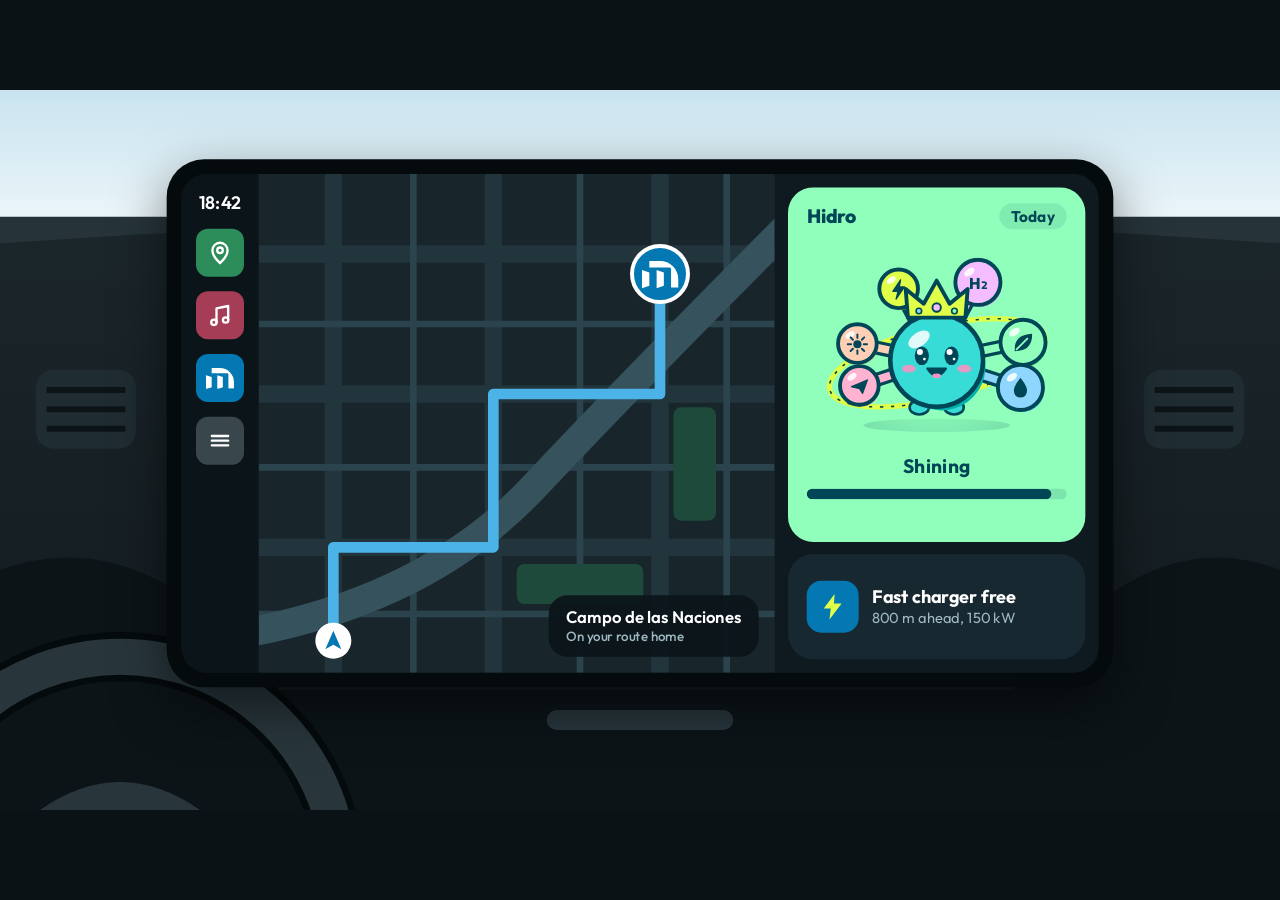
==== car.html @ 380b6263 "Redesign Hidro: passive QR flow, tidy Plaza, station screen, car widget and films - Phone: the two c" ====
<!doctype html>
<html lang="en">
<head>
<meta charset="utf-8">
<meta name="viewport" content="width=device-width, initial-scale=1">
<title>Hidro in the car</title>
<link rel="icon" href="data:,">
<link rel="preconnect" href="https://fonts.googleapis.com">
<link href="https://fonts.googleapis.com/css2?family=Outfit:wght@400;500;600;700;800&display=swap" rel="stylesheet">
<style>
:root{--petrol:#004656;--mint:#90FFBB;--lime:#E0FF48;--blue:#0478B2}
*{box-sizing:border-box;margin:0;padding:0}
html,body{height:100%;overflow:hidden;background:#0A1216;font-family:Outfit,"Century Gothic",Helvetica,Arial,sans-serif;-webkit-font-smoothing:antialiased;color:#fff}
svg{display:block}.hidro{overflow:visible}
#fit{position:absolute;left:0;top:0;width:1920px;height:1080px;transform-origin:0 0;overflow:hidden;background:linear-gradient(180deg,#C9E4EF 0,#EAF5F9 190px,#1B262B 190px,#12191D 100%)}
.dash{position:absolute;inset:0}
.disp{position:absolute;left:250px;top:104px;width:1420px;height:792px;border-radius:56px;background:#050A0C;padding:22px;box-shadow:0 30px 80px rgba(0,0,0,.5)}
.ui{position:relative;width:100%;height:100%;border-radius:38px;overflow:hidden;background:#0E1A20;display:flex}
.dock{width:116px;background:#0A1419;display:flex;flex-direction:column;align-items:center;padding:26px 0;gap:22px;flex-shrink:0}
.dock b{font-size:27px;font-weight:600}
.dock i{width:72px;height:72px;border-radius:18px;display:grid;place-items:center}
.dock i svg{width:42px}
.map{flex:1;position:relative;overflow:hidden;background:#18262C}
.map svg{position:absolute;inset:0;width:100%;height:100%}
.eta{position:absolute;right:24px;bottom:24px;background:rgba(10,20,25,.92);border-radius:28px;padding:18px 26px;font-size:25px;font-weight:600;line-height:1.2}
.eta span{display:block;font-size:20px;font-weight:500;color:#9FB9C2;margin-top:2px}
.col{width:486px;flex-shrink:0;padding:20px;display:flex;flex-direction:column;gap:18px;background:#0E1A20}
.w{border-radius:38px;position:relative;overflow:hidden}
#hw{height:532px;background:#90FFBB;color:var(--petrol);padding:24px 28px}
#hw .hd{display:flex;justify-content:space-between;align-items:center;font-size:29px;font-weight:800}
#hw .wk{font-size:23px;font-weight:700;background:rgba(0,70,86,.1);border-radius:99px;padding:5px 18px;font-variant-numeric:tabular-nums}
#hw .st{height:326px;display:grid;place-items:center;position:relative;margin-top:4px}
#hw .st>div{position:relative;z-index:1}
#hw .st .hidro{width:348px;height:271px}
#hw .sh{position:absolute!important;z-index:0!important;bottom:26px;left:50%;width:220px;height:20px;margin-left:-110px;border-radius:50%;background:rgba(0,70,86,.16)}
#hw .ln{font-size:29px;font-weight:700;text-align:center;line-height:1.15;margin-top:8px}
#hw .bar{height:16px;border-radius:99px;background:rgba(0,70,86,.14);margin-top:18px;overflow:hidden}
#hw .bar i{display:block;height:100%;background:var(--petrol);border-radius:99px}
#nx{flex:1;background:#182830;padding:20px 28px;display:flex;align-items:center;gap:20px}
#nx i{width:78px;height:78px;border-radius:22px;background:var(--blue);display:grid;place-items:center;flex-shrink:0}
#nx i svg{width:46px}
#nx b{font-size:27px;font-weight:700;display:block;line-height:1.15}
#nx span{font-size:22px;color:#9FB9C2}
.toast{position:absolute;left:50%;top:22px;transform:translate(-50%,-180%);background:#fff;color:var(--petrol);border-radius:99px;padding:15px 34px 15px 20px;font-size:28px;font-weight:700;white-space:nowrap;display:flex;gap:16px;align-items:center;z-index:9;transition:transform .45s cubic-bezier(.2,1.2,.3,1)}
.toast.on{transform:translate(-50%,0)}
.map .toast svg{position:static;width:44px;height:44px;flex-shrink:0}
.spark{position:absolute;width:20px;height:20px;border-radius:50%;pointer-events:none;z-index:20;animation:spk 1s cubic-bezier(.1,.7,.3,1) forwards}
@keyframes spk{to{transform:translate(var(--dx),var(--dy)) scale(.2);opacity:0}}
.pulse{animation:pl 1.4s ease-out infinite;transform-box:fill-box;transform-origin:center}
@keyframes pl{from{transform:scale(.5);opacity:.9}to{transform:scale(2.2);opacity:0}}
</style>
</head>
<body>
<div id="fit">
  <svg class="dash" viewBox="0 0 1920 1080">
    <path d="M0 190 H1920 V230 Q960 160 0 230Z" fill="#26343A"/>
    <path d="M0 1080 V720 Q220 640 420 900 L1520 900 Q1720 640 1920 720 V1080Z" fill="#0C1418"/>
    <g fill="#1F2C32"><rect x="1716" y="420" width="150" height="118" rx="26"/><rect x="54" y="420" width="150" height="118" rx="26"/></g>
    <g stroke="#0C1418" stroke-width="9"><path d="M1732 450h118M1732 479h118M1732 508h118M70 450h118M70 479h118M70 508h118"/></g>
    <path d="M-150 1180 a330 330 0 0 1 660 0" fill="none" stroke="#050A0C" stroke-width="74"/><path d="M-150 1180 a330 330 0 0 1 660 0" fill="none" stroke="#28363C" stroke-width="54"/><path d="M60 1080 q120 -84 240 0z" fill="#28363C"/>
    <rect x="820" y="930" width="280" height="30" rx="15" fill="#28363C"/>
  </svg>
  <div class="disp"><div class="ui">
    <div class="dock"><b>18:42</b>
      <i style="background:#2C8C5A"><svg viewBox="0 0 24 24" fill="none" stroke="#fff" stroke-width="2" stroke-linecap="round" stroke-linejoin="round"><path d="M12 21s6.5-6 6.5-11a6.5 6.5 0 0 0-13 0c0 5 6.5 11 6.5 11z"/><circle cx="12" cy="10" r="2.4"/></svg></i>
      <i style="background:#A63D57"><svg viewBox="0 0 24 24" fill="none" stroke="#fff" stroke-width="2" stroke-linecap="round" stroke-linejoin="round"><path d="M9 18V6l10-2v12"/><circle cx="6.8" cy="18" r="2.3"/><circle cx="16.8" cy="16" r="2.3"/></svg></i>
      <i style="background:#0478B2"><svg viewBox="0 0 121 95" fill="#fff" id="mk"></svg></i>
      <i style="background:#39474D"><svg viewBox="0 0 24 24" fill="none" stroke="#fff" stroke-width="2" stroke-linecap="round"><path d="M5 8h14M5 12h14M5 16h14"/></svg></i>
    </div>
    <div class="map">
      <svg viewBox="0 0 790 748" preserveAspectRatio="xMidYMid slice">
        <g stroke="#22353D" stroke-width="26" fill="none" stroke-linecap="round"><path d="M-20 120 H820M-20 330 H820M-20 560 H820M120 -20 V770M360 -20 V770M610 -20 V770"/></g>
        <g stroke="#2B434C" stroke-width="10" fill="none"><path d="M-20 225 H820M-20 440 H820M-20 660 H820M240 -20 V770M490 -20 V770M710 -20 V770"/></g>
        <path d="M-20 690 Q260 640 420 470 T820 60" stroke="#35525D" stroke-width="44" fill="none"/>
        <rect x="395" y="585" width="190" height="60" rx="12" fill="#1D4A3A"/><rect x="630" y="350" width="64" height="170" rx="12" fill="#1D4A3A"/>
        <path id="route" d="M120 700 V560 H360 V330 H610 V196" stroke="#4BB3E7" stroke-width="16" fill="none" stroke-linecap="round" stroke-linejoin="round"/>
        <g id="pin" transform="translate(610 150)"><circle class="pulse" r="34" fill="none" stroke="#E0FF48" stroke-width="7"/><circle r="42" fill="#0478B2" stroke="#fff" stroke-width="6"/><g transform="translate(-27 -21) scale(.45)" fill="#fff" id="mk2"></g></g>
        <g id="carI"><circle r="27" fill="#fff"/><path d="M0 -15 L12 13 L0 6 L-12 13Z" fill="#0478B2"/></g>
      </svg>
      <div class="eta" id="eta">Campo de las Naciones<span>On your route home</span></div>
      <div class="toast" id="toast"><svg viewBox="0 0 48 48"><circle cx="24" cy="24" r="21" fill="#90FFBB"/><path d="M14 25l7 7 14-15" fill="none" stroke="#004656" stroke-width="5" stroke-linecap="round" stroke-linejoin="round"/></svg>Charge paid · +80</div>
    </div>
    <div class="col">
      <div class="w" id="hw"><div class="hd"><span>Hidro</span><span class="wk" id="wk">Today</span></div>
        <div class="st"><div class="sh"></div><div id="hh"></div></div>
        <div class="ln" id="ln">Shining</div><div class="bar"><i id="bar"></i></div></div>
      <div class="w" id="nx"><i><svg viewBox="0 0 24 24" fill="#E0FF48"><path d="M13.5 2L5 13.5h5.5L9.5 22 19 9.5h-6z"/></svg></i><div><b>Fast charger free</b><span>800 m ahead, 150 kW</span></div></div>
    </div>
  </div></div>
</div>
<script src="js/hidro.js"></script>
<script src="js/data.js"></script>
<script src="js/plaza.js"></script>
<script>
(function () {
  const H = HIDRO, $ = q => document.querySelector(q);
  const fit = () => { const s = Math.min(innerWidth / 1920, innerHeight / 1080); $('#fit').style.transform = `translate(${(innerWidth - 1920 * s) / 2}px,${(innerHeight - 1080 * s) / 2}px) scale(${s})`; };
  addEventListener('resize', fit); fit();
  $('#mk').innerHTML = PLAZA.MARK; $('#mk2').innerHTML = PLAZA.MARK;
  const body = { level: 5, head: 'crown', stars: false };
  const wait = ms => new Promise(r => setTimeout(r, ms));
  const route = $('#route'), L = route.getTotalLength();
  function car(u) {
    const p = route.getPointAtLength(L * u), q = route.getPointAtLength(Math.min(L, L * u + 2)), a = u >= .999 ? 0 : Math.atan2(q.y - p.y, q.x - p.x) * 180 / Math.PI + 90;
    $('#carI').setAttribute('transform', `translate(${p.x} ${p.y}) rotate(${a})`); route.style.strokeDasharray = L; route.style.strokeDashoffset = -L * u;
  }
  function paint(shine, mood) {
    $('#hh').innerHTML = H.svg({ ...body, shine, mood });
    const g = H.clamp((shine - 6) / 74);
    $('#hw').style.background = H.mix('#C2CBCE', '#90FFBB', g);
    $('#hw').style.filter = `brightness(${(.72 + .28 * g).toFixed(3)})`;
    $('#bar').style.width = Math.max(3, shine) + '%';
  }
  const set = (wk, ln) => { if (wk) $('#wk').textContent = wk; if (ln) $('#ln').textContent = ln; };
  function tween(ms, f) { return new Promise(r => H.run(ms, t => f(t * 1000 / ms), r)); }
  function reset() { paint(94, 'happy'); set('Today', 'Shining'); car(0); $('#toast').classList.remove('on'); }
  /* marks: 0 fade starts 1.1 s · arrive 6.4 s · paid 7.6 s (till sound) · Hidro 8.5 s (his sound) */
  async function play({ onPaid, onHidro } = {}) {
    reset(); await wait(1100);
    const weeks = [[1, 78, 'happy', 'Still bright'], [2, 58, 'happy', 'No green move yet'], [3, 36, 'sad', 'Getting pale'], [4, 20, 'sad', 'Fading'], [5, 7, 'sleepy', 'Wake me up']];
    let from = 94;
    for (const [w, to, mood, ln] of weeks) { set('Week ' + w, ln); const f0 = from; await tween(820, u => paint(H.lerp(f0, to, H.easeInOut(u)), mood)); from = to; await wait(120); }
    tween(1500, u => car(.0 + H.easeInOut(u)));
    await wait(1500);
    $('#toast').classList.add('on'); onPaid && onPaid(); await wait(900);
    onHidro && onHidro(); set('Today', 'Back on his feet');
    tween(1500, u => { const g = H.easeInOut(u); $('#hw').style.background = H.mix('#C2CBCE', '#90FFBB', g); $('#hw').style.filter = `brightness(${(.72 + .28 * g).toFixed(3)})`; $('#bar').style.width = H.lerp(7, 94, g) + '%'; });
    setTimeout(() => PLAZA.burst($('#hw'), 223, 230, 250, 24), 2520);
    await H.spin($('#hh'), { dur: 3, turns: 3, after: 'joy', cfg: body, from: 7, to: 94 });
    $('#toast').classList.remove('on'); set('Today', 'Shining'); H.setMood($('#hh'), 'happy'); H.wave($('#hh'), { n: 3, dur: 1.4 });
    await wait(1500);
  }
  reset();
  const q = new URLSearchParams(location.search);
  if (!q.has('film')) addEventListener('click', () => play({ onHidro: H.sound }));
  window.CAR = { play, reset, paint, car };
})();
</script>
</body>
</html>
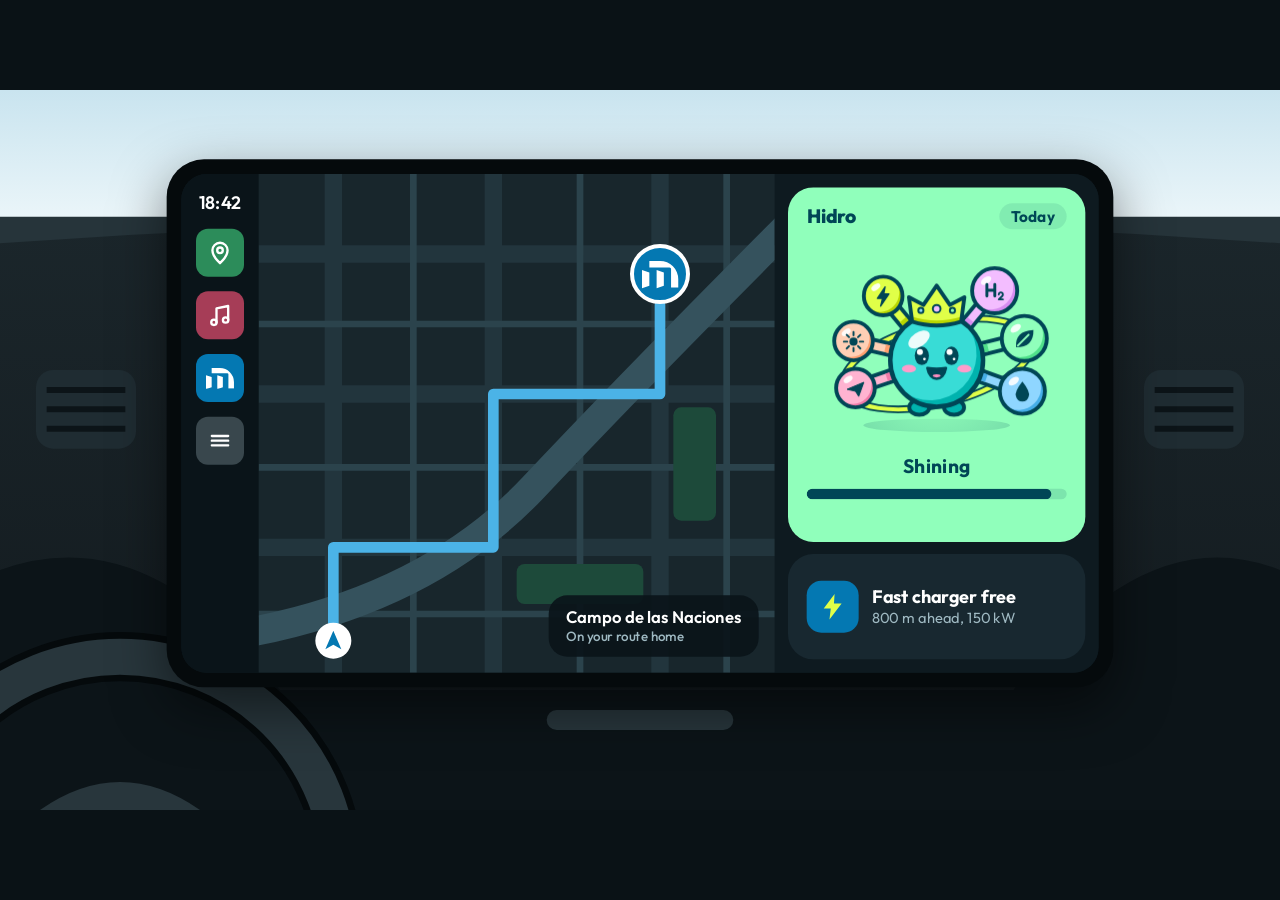
==== commit 17a9225f: "Plaza: draw a detailed village behind the Hidros New js/village.js draws a Moeve station scene (cano" ====
--- a/car.html
+++ b/car.html
@@ -90,6 +90,7 @@
 </div>
 <script src="js/hidro.js"></script>
 <script src="js/data.js"></script>
+<script src="js/village.js"></script>
 <script src="js/plaza.js"></script>
 <script>
 (function () {
